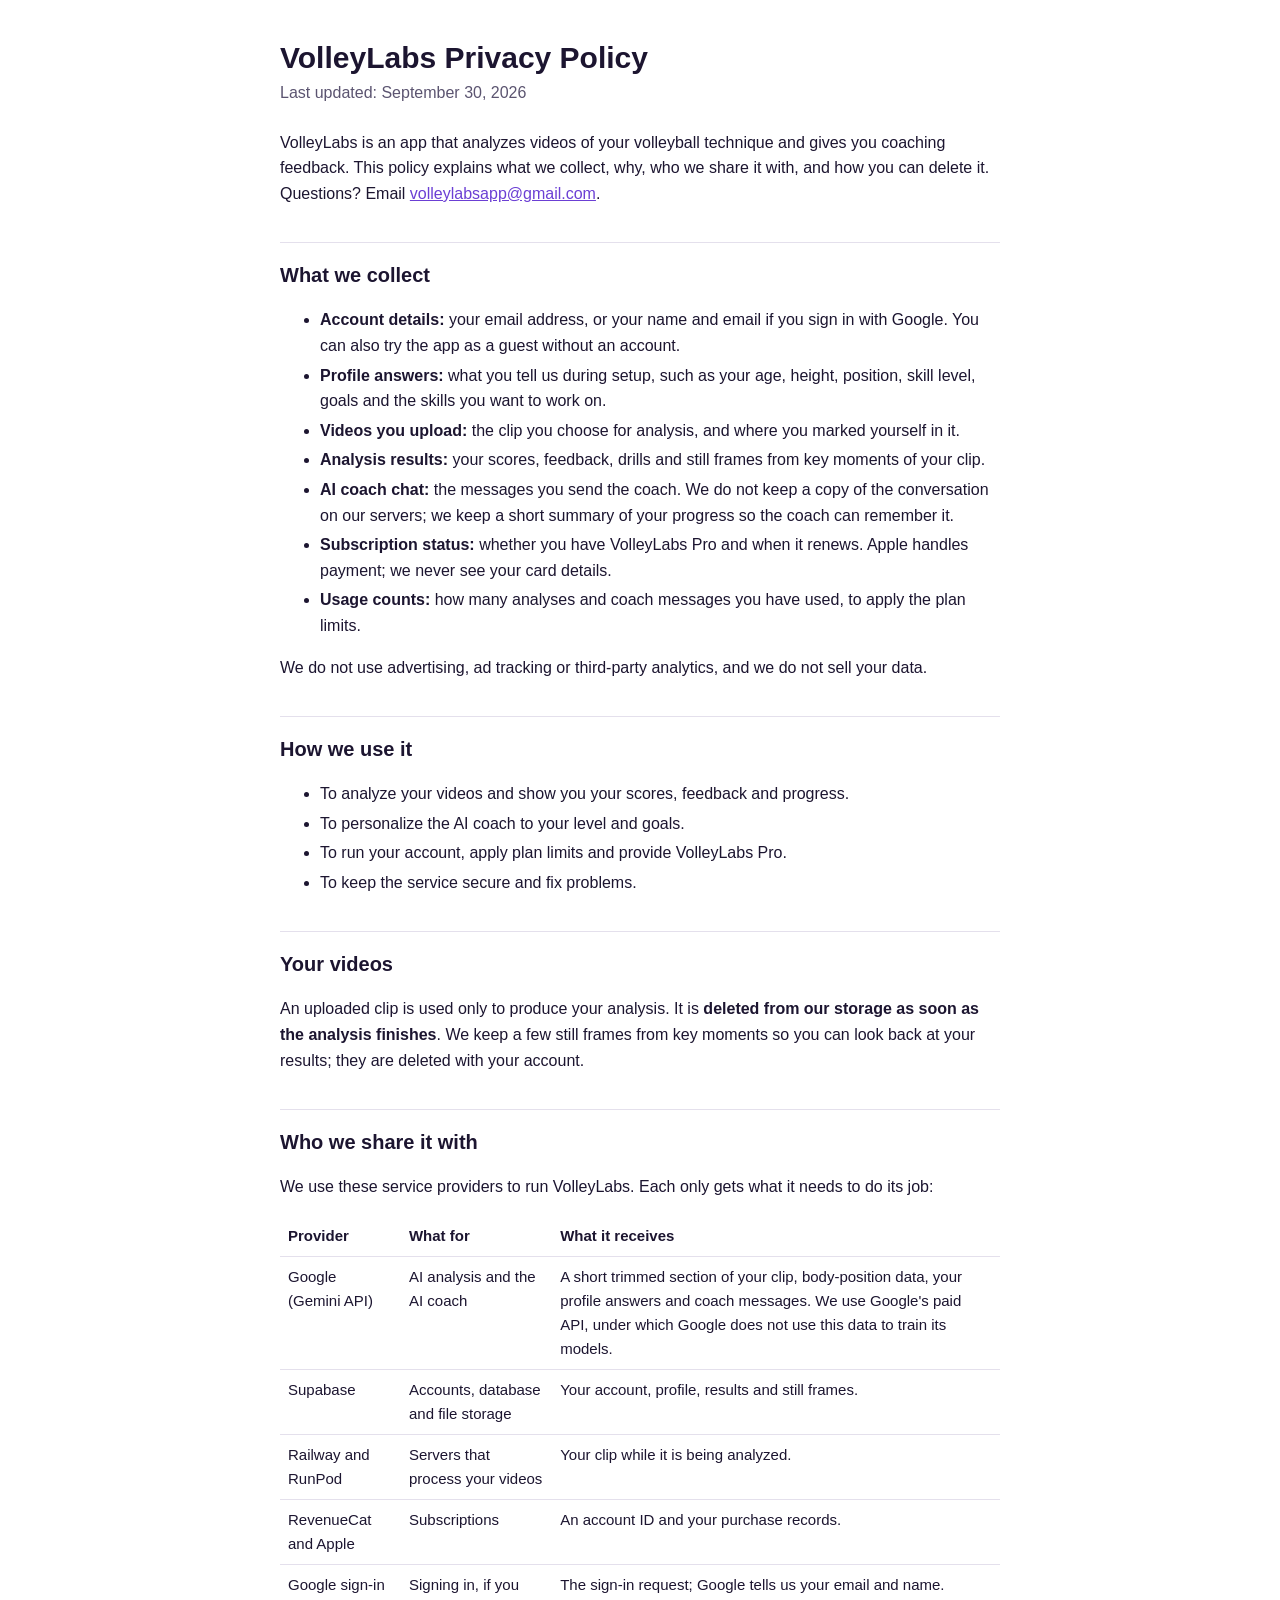
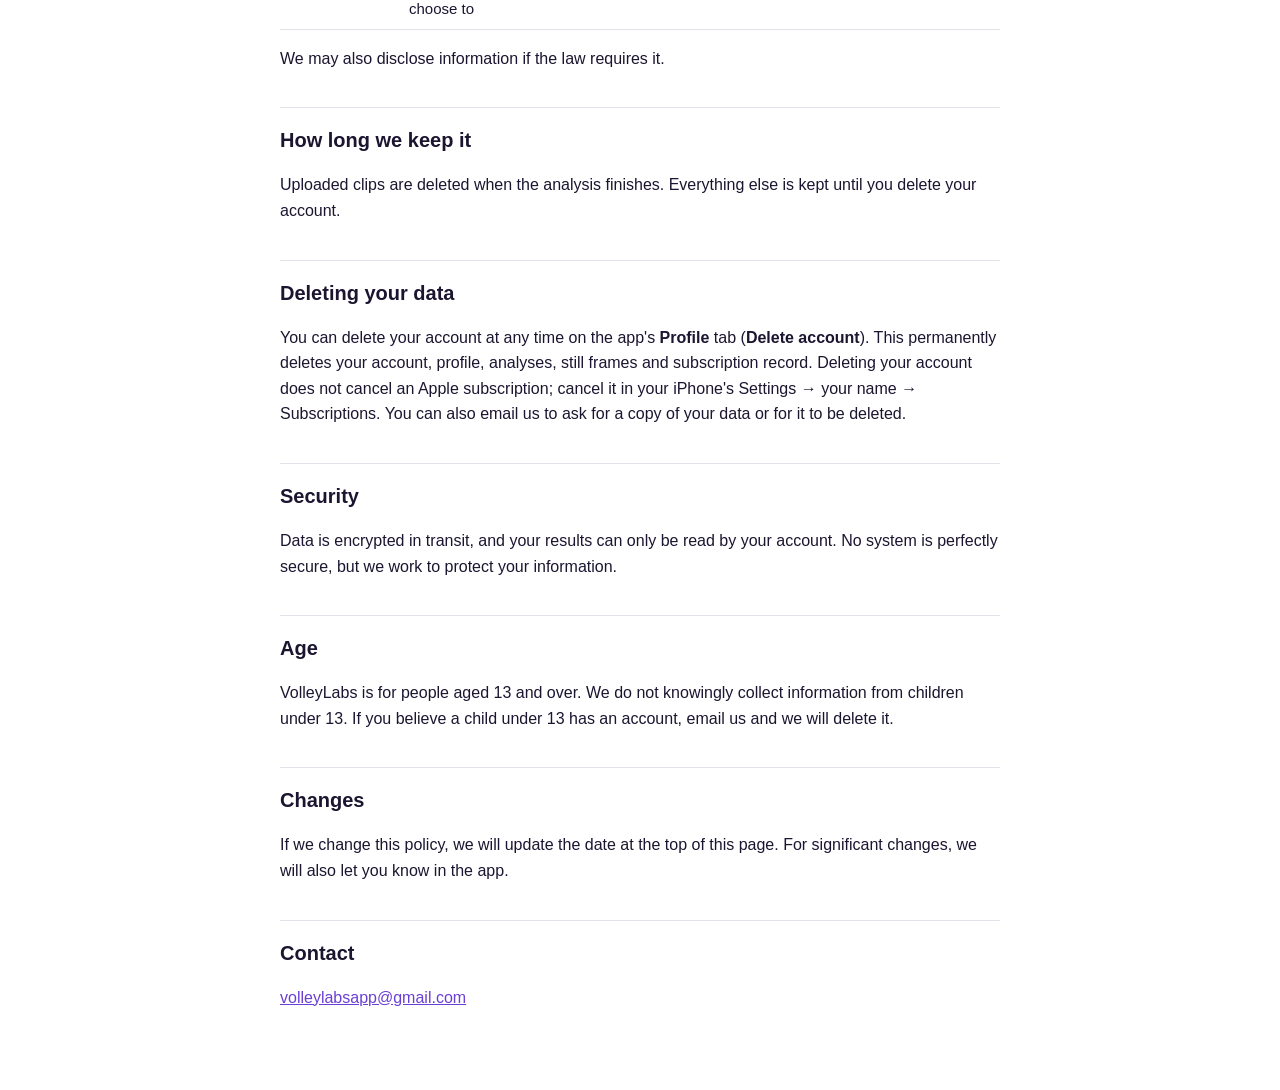
==== privacy.html @ fc4b988d "VolleyLabs privacy policy" ====
<!doctype html>
<html lang="en">
<head>
<meta charset="utf-8">
<meta name="viewport" content="width=device-width, initial-scale=1">
<title>VolleyLabs Privacy Policy</title>
<style>
  :root { --bg: #ffffff; --ink: #1c1530; --muted: #5b5470; --line: #e4e0ec; --accent: #6b3fd4; }
  @media (prefers-color-scheme: dark) {
    :root { --bg: #120726; --ink: #f1eefa; --muted: #b3aac8; --line: #2c2046; --accent: #b89bff; }
  }
  body { margin: 0; background: var(--bg); color: var(--ink);
         font: 16px/1.6 -apple-system, BlinkMacSystemFont, "Segoe UI", Roboto, sans-serif; }
  main { max-width: 720px; margin: 0 auto; padding: 40px 16px 64px; }
  h1 { font-size: 30px; line-height: 1.2; margin: 0 0 4px; }
  h2 { font-size: 20px; margin: 36px 0 8px; padding-top: 16px; border-top: 1px solid var(--line); }
  .date { color: var(--muted); margin: 0 0 24px; }
  a { color: var(--accent); }
  li { margin: 4px 0; }
  .table-wrap { overflow-x: auto; }
  table { border-collapse: collapse; width: 100%; font-size: 15px; }
  th, td { text-align: left; vertical-align: top; padding: 8px; border-bottom: 1px solid var(--line); }
</style>
</head>
<body>
<main>
<h1>VolleyLabs Privacy Policy</h1>
<p class="date">Last updated: September 30, 2026</p>

<p>VolleyLabs is an app that analyzes videos of your volleyball technique and gives you
coaching feedback. This policy explains what we collect, why, who we share it with,
and how you can delete it. Questions? Email
<a href="mailto:volleylabsapp@gmail.com">volleylabsapp@gmail.com</a>.</p>

<h2>What we collect</h2>
<ul>
  <li><strong>Account details:</strong> your email address, or your name and email if you
    sign in with Google. You can also try the app as a guest without an account.</li>
  <li><strong>Profile answers:</strong> what you tell us during setup, such as your age,
    height, position, skill level, goals and the skills you want to work on.</li>
  <li><strong>Videos you upload:</strong> the clip you choose for analysis, and where you
    marked yourself in it.</li>
  <li><strong>Analysis results:</strong> your scores, feedback, drills and still frames from
    key moments of your clip.</li>
  <li><strong>AI coach chat:</strong> the messages you send the coach. We do not keep a
    copy of the conversation on our servers; we keep a short summary of your
    progress so the coach can remember it.</li>
  <li><strong>Subscription status:</strong> whether you have VolleyLabs Pro and when it
    renews. Apple handles payment; we never see your card details.</li>
  <li><strong>Usage counts:</strong> how many analyses and coach messages you have used,
    to apply the plan limits.</li>
</ul>
<p>We do not use advertising, ad tracking or third-party analytics, and we do not sell
your data.</p>

<h2>How we use it</h2>
<ul>
  <li>To analyze your videos and show you your scores, feedback and progress.</li>
  <li>To personalize the AI coach to your level and goals.</li>
  <li>To run your account, apply plan limits and provide VolleyLabs Pro.</li>
  <li>To keep the service secure and fix problems.</li>
</ul>

<h2>Your videos</h2>
<p>An uploaded clip is used only to produce your analysis. It is <strong>deleted from our
storage as soon as the analysis finishes</strong>. We keep a few still frames from key
moments so you can look back at your results; they are deleted with your account.</p>

<h2>Who we share it with</h2>
<p>We use these service providers to run VolleyLabs. Each only gets what it needs to
do its job:</p>
<div class="table-wrap">
<table>
  <tr><th>Provider</th><th>What for</th><th>What it receives</th></tr>
  <tr><td>Google (Gemini API)</td><td>AI analysis and the AI coach</td>
      <td>A short trimmed section of your clip, body-position data, your profile answers and
      coach messages. We use Google's paid API, under which Google does not use this data
      to train its models.</td></tr>
  <tr><td>Supabase</td><td>Accounts, database and file storage</td>
      <td>Your account, profile, results and still frames.</td></tr>
  <tr><td>Railway and RunPod</td><td>Servers that process your videos</td>
      <td>Your clip while it is being analyzed.</td></tr>
  <tr><td>RevenueCat and Apple</td><td>Subscriptions</td>
      <td>An account ID and your purchase records.</td></tr>
  <tr><td>Google sign-in</td><td>Signing in, if you choose to</td>
      <td>The sign-in request; Google tells us your email and name.</td></tr>
</table>
</div>
<p>We may also disclose information if the law requires it.</p>

<h2>How long we keep it</h2>
<p>Uploaded clips are deleted when the analysis finishes. Everything else is kept until
you delete your account.</p>

<h2>Deleting your data</h2>
<p>You can delete your account at any time on the app's <strong>Profile</strong> tab
(<strong>Delete account</strong>). This permanently deletes your account, profile,
analyses, still frames and subscription record. Deleting your account does not cancel
an Apple subscription; cancel it in your iPhone's Settings &rarr; your name &rarr;
Subscriptions. You can also email us to ask for a copy of your data or for it to be
deleted.</p>

<h2>Security</h2>
<p>Data is encrypted in transit, and your results can only be read by your account.
No system is perfectly secure, but we work to protect your information.</p>

<h2>Age</h2>
<p>VolleyLabs is for people aged 13 and over. We do not knowingly collect information
from children under 13. If you believe a child under 13 has an account, email us and
we will delete it.</p>

<h2>Changes</h2>
<p>If we change this policy, we will update the date at the top of this page. For
significant changes, we will also let you know in the app.</p>

<h2>Contact</h2>
<p><a href="mailto:volleylabsapp@gmail.com">volleylabsapp@gmail.com</a></p>
</main>
</body>
</html>
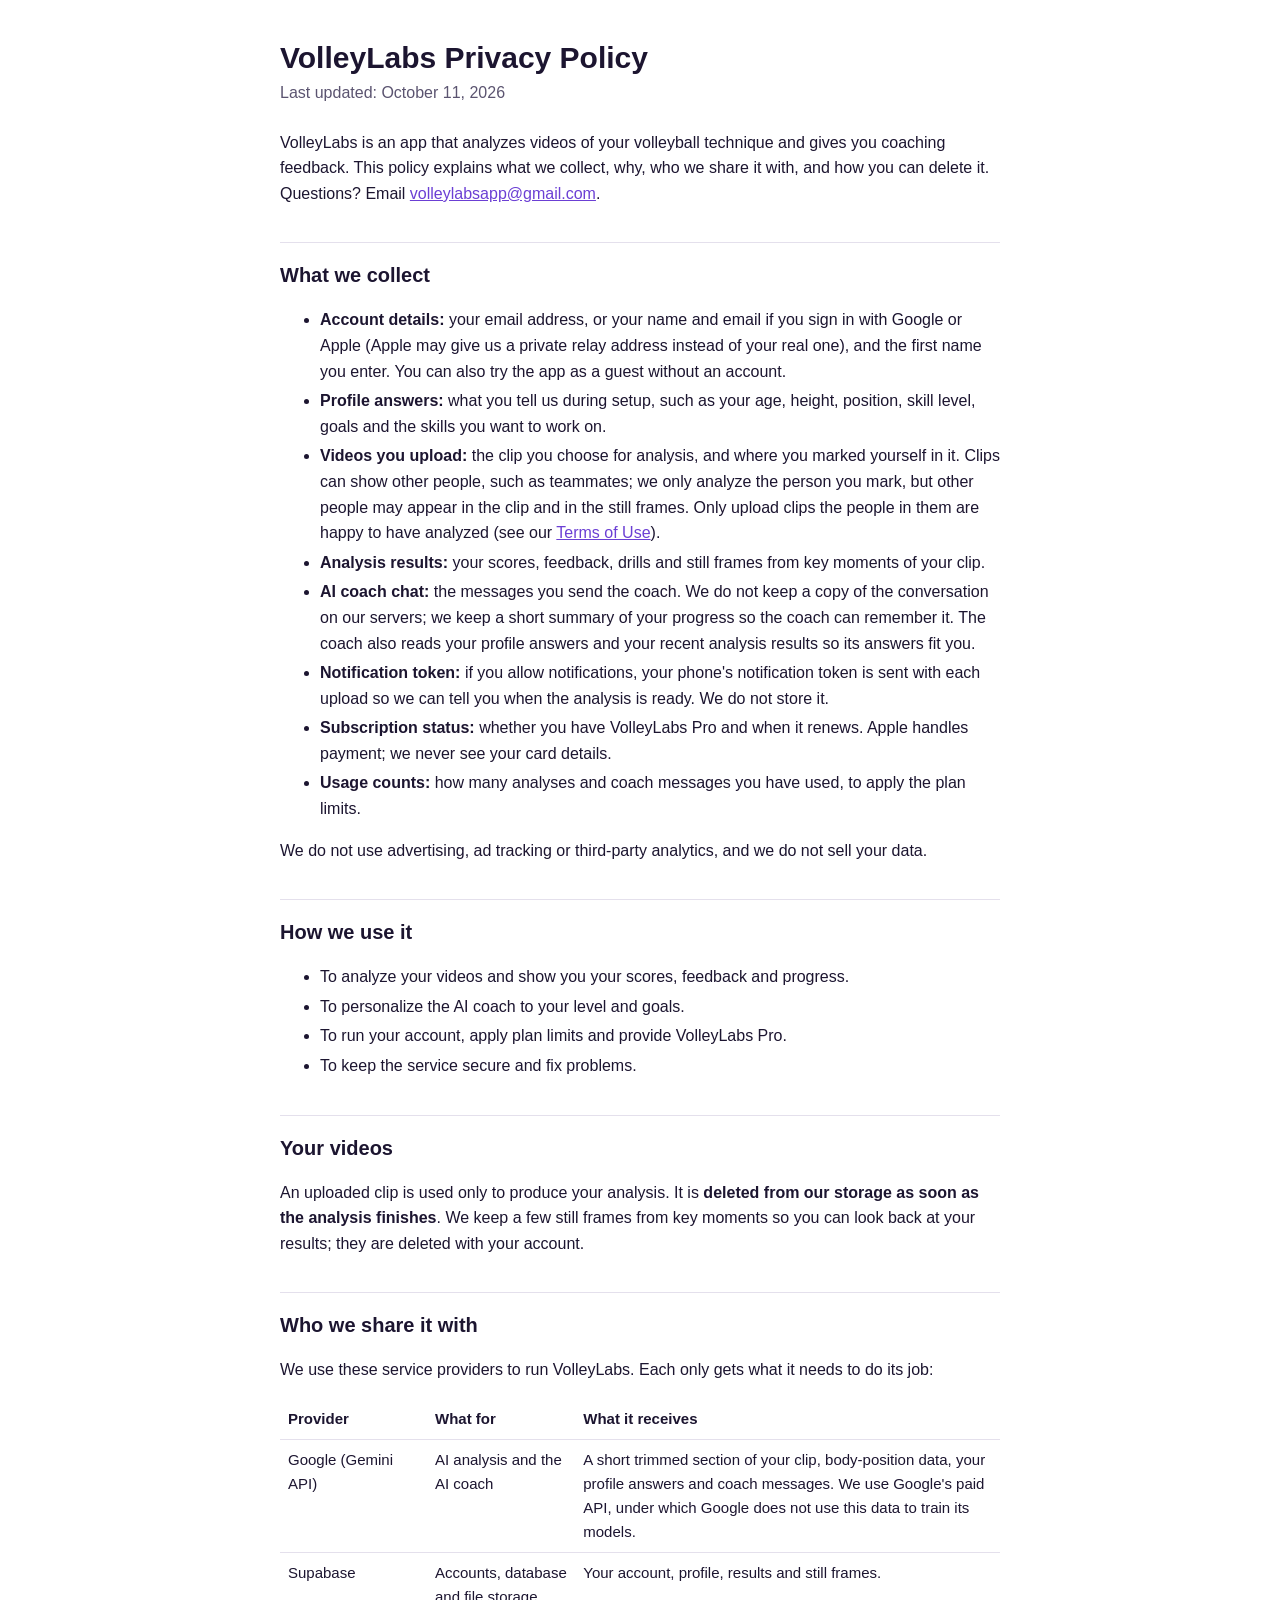
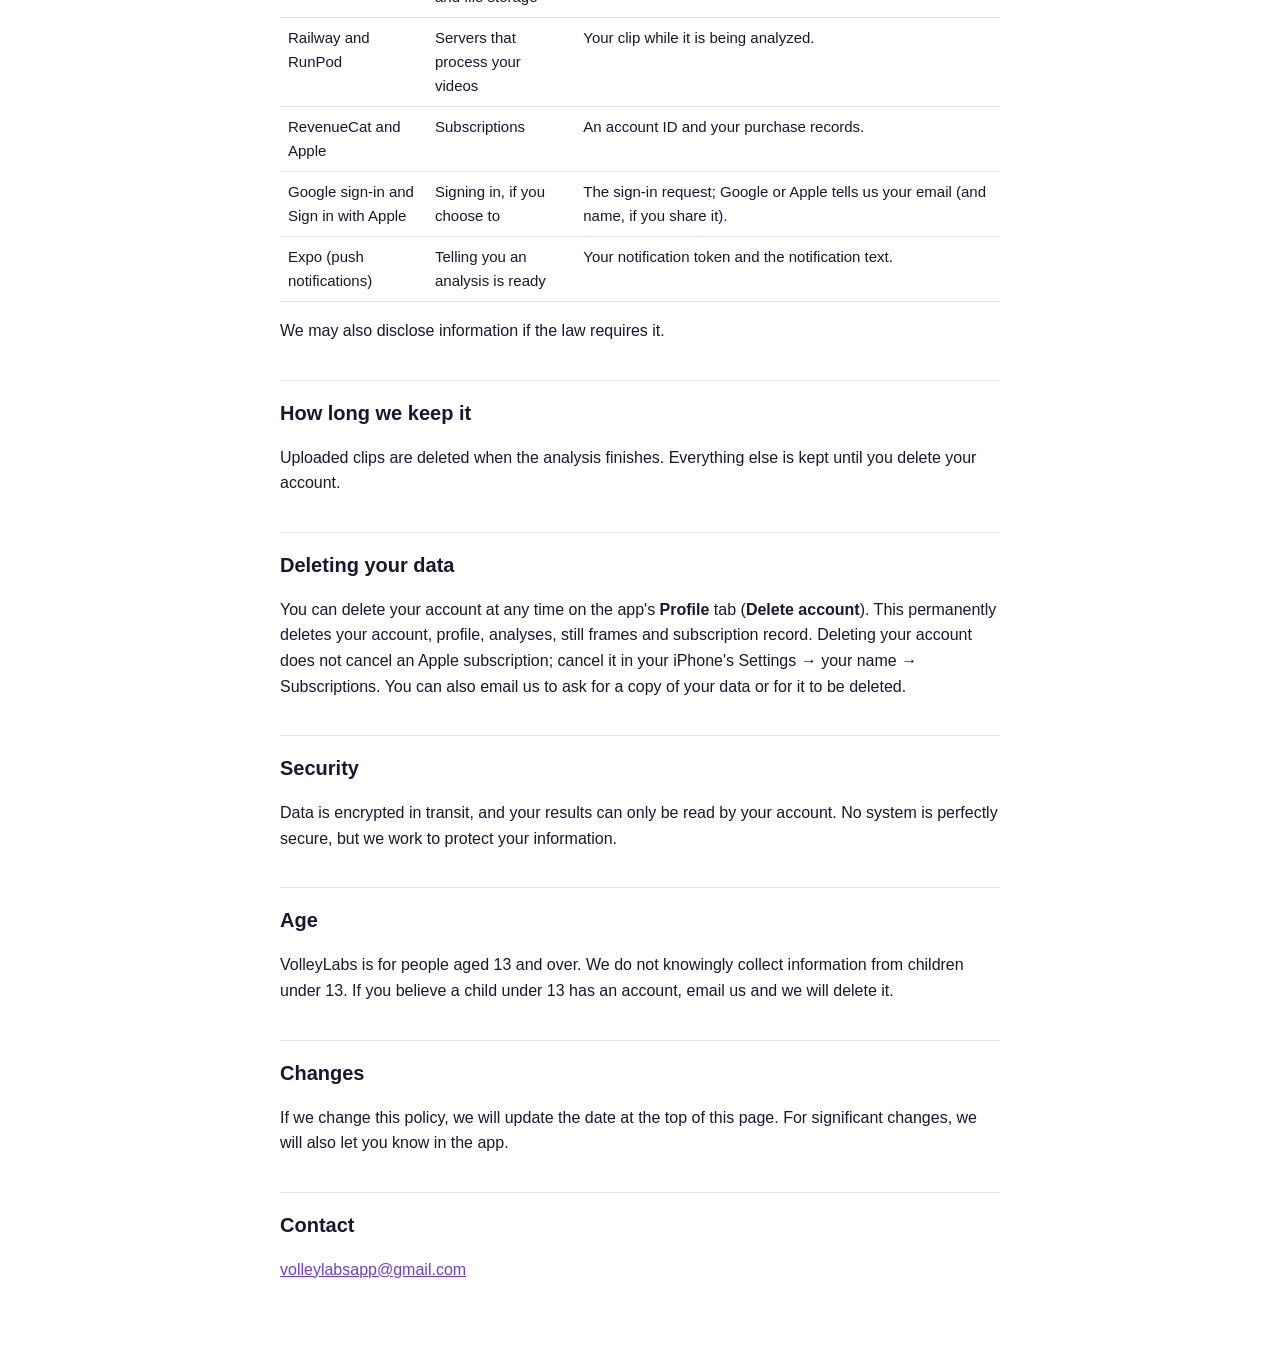
==== commit 5b1f2e82: "Add Terms of Use; update privacy policy for Apple sign-in, notifications, coach context and people i" ====
--- a/privacy.html
+++ b/privacy.html
@@ -25,7 +25,7 @@
 <body>
 <main>
 <h1>VolleyLabs Privacy Policy</h1>
-<p class="date">Last updated: September 30, 2026</p>
+<p class="date">Last updated: October 11, 2026</p>
 
 <p>VolleyLabs is an app that analyzes videos of your volleyball technique and gives you
 coaching feedback. This policy explains what we collect, why, who we share it with,
@@ -35,16 +35,24 @@
 <h2>What we collect</h2>
 <ul>
   <li><strong>Account details:</strong> your email address, or your name and email if you
-    sign in with Google. You can also try the app as a guest without an account.</li>
+    sign in with Google or Apple (Apple may give us a private relay address instead of
+    your real one), and the first name you enter. You can also try the app as a guest without an account.</li>
   <li><strong>Profile answers:</strong> what you tell us during setup, such as your age,
     height, position, skill level, goals and the skills you want to work on.</li>
   <li><strong>Videos you upload:</strong> the clip you choose for analysis, and where you
-    marked yourself in it.</li>
+    marked yourself in it. Clips can show other people, such as teammates; we only
+    analyze the person you mark, but other people may appear in the clip and in the still
+    frames. Only upload clips the people in them are happy to have analyzed (see our
+    <a href="terms.html">Terms of Use</a>).</li>
   <li><strong>Analysis results:</strong> your scores, feedback, drills and still frames from
     key moments of your clip.</li>
   <li><strong>AI coach chat:</strong> the messages you send the coach. We do not keep a
     copy of the conversation on our servers; we keep a short summary of your
-    progress so the coach can remember it.</li>
+    progress so the coach can remember it. The coach also reads your profile answers and
+    your recent analysis results so its answers fit you.</li>
+  <li><strong>Notification token:</strong> if you allow notifications, your phone's
+    notification token is sent with each upload so we can tell you when the analysis is
+    ready. We do not store it.</li>
   <li><strong>Subscription status:</strong> whether you have VolleyLabs Pro and when it
     renews. Apple handles payment; we never see your card details.</li>
   <li><strong>Usage counts:</strong> how many analyses and coach messages you have used,
@@ -82,8 +90,10 @@
       <td>Your clip while it is being analyzed.</td></tr>
   <tr><td>RevenueCat and Apple</td><td>Subscriptions</td>
       <td>An account ID and your purchase records.</td></tr>
-  <tr><td>Google sign-in</td><td>Signing in, if you choose to</td>
-      <td>The sign-in request; Google tells us your email and name.</td></tr>
+  <tr><td>Google sign-in and Sign in with Apple</td><td>Signing in, if you choose to</td>
+      <td>The sign-in request; Google or Apple tells us your email (and name, if you share it).</td></tr>
+  <tr><td>Expo (push notifications)</td><td>Telling you an analysis is ready</td>
+      <td>Your notification token and the notification text.</td></tr>
 </table>
 </div>
 <p>We may also disclose information if the law requires it.</p>
